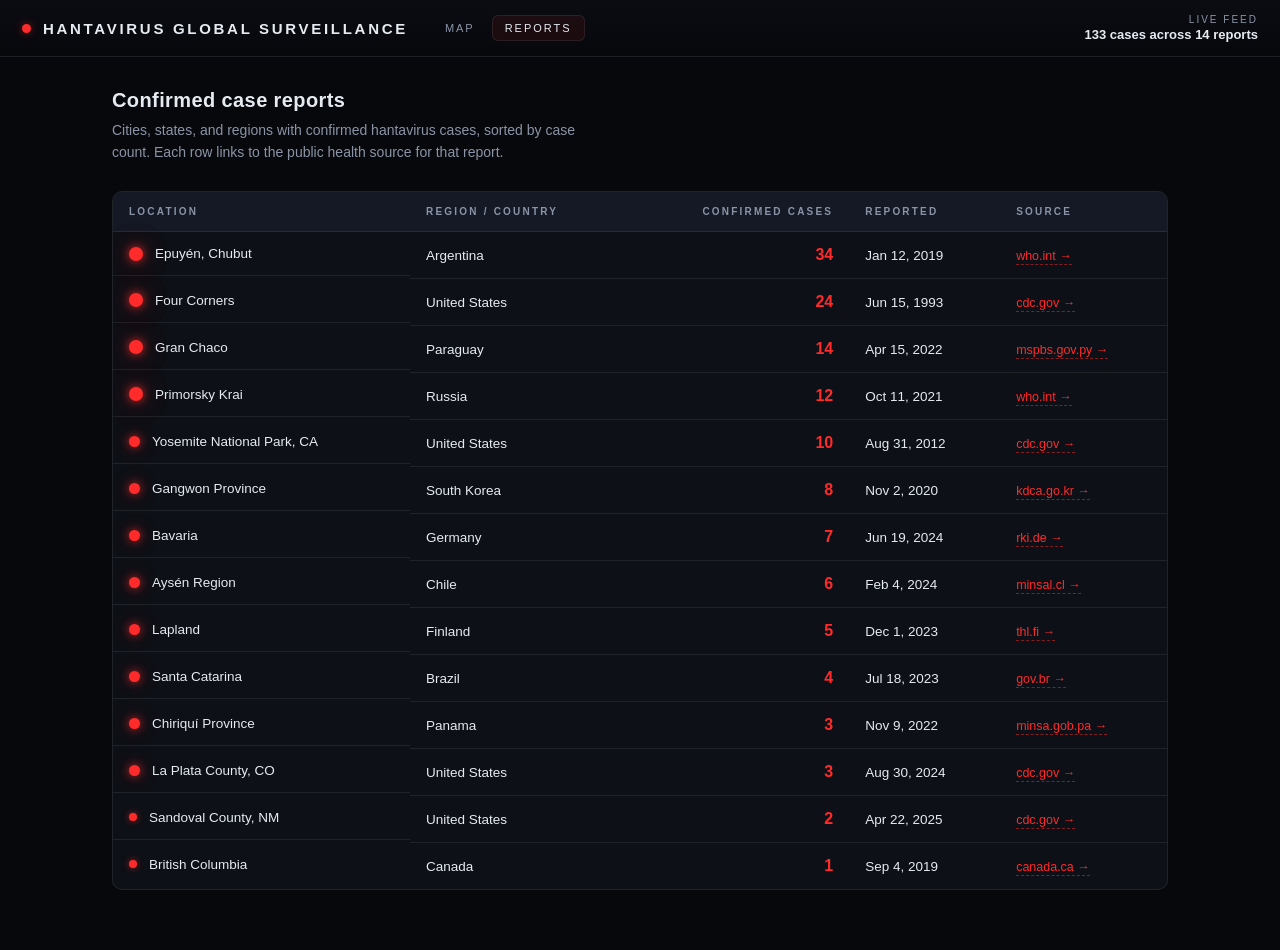
==== reports.html @ 2f50b214 "Add reports page listing every confirmed-case location A dark-themed table view at reports.html show" ====
<!DOCTYPE html>
<html lang="en">
<head>
  <meta charset="UTF-8" />
  <meta name="viewport" content="width=device-width, initial-scale=1.0" />
  <title>Hantavirus Reports — Confirmed Cases</title>
  <link rel="stylesheet" href="css/styles.css" />
</head>
<body class="page-reports">
  <header class="dashboard-header">
    <div class="title-block">
      <span class="status-dot"></span>
      <h1>Hantavirus Global Surveillance</h1>
    </div>
    <nav class="dashboard-nav" aria-label="Primary">
      <a class="dashboard-nav__link" href="index.html">Map</a>
      <a class="dashboard-nav__link is-active" href="reports.html">Reports</a>
    </nav>
    <div class="meta-block">
      <span class="meta-label">Live feed</span>
      <span class="meta-value" id="case-total">— cases tracked</span>
    </div>
  </header>

  <main class="reports-main">
    <section class="reports-intro">
      <h2>Confirmed case reports</h2>
      <p>
        Cities, states, and regions with confirmed hantavirus cases, sorted by
        case count. Each row links to the public health source for that report.
      </p>
    </section>

    <section class="reports-table-wrap">
      <table class="reports-table">
        <thead>
          <tr>
            <th scope="col">Location</th>
            <th scope="col">Region / Country</th>
            <th scope="col" class="num">Confirmed cases</th>
            <th scope="col">Reported</th>
            <th scope="col">Source</th>
          </tr>
        </thead>
        <tbody id="reports-tbody">
          <!-- populated by reports.js -->
        </tbody>
      </table>
    </section>
  </main>

  <script src="data/cases.js"></script>
  <script src="js/reports.js"></script>
</body>
</html>
---- css/styles.css ----
:root {
  --bg-0: #07080c;
  --bg-1: #0d1016;
  --bg-2: #141925;
  --line: rgba(255, 255, 255, 0.08);
  --text: #e6ebf2;
  --text-dim: #8b94a6;
  --red: #ff2b2b;
  --red-soft: rgba(255, 43, 43, 0.45);
  --red-faint: rgba(255, 43, 43, 0.12);
}

* {
  box-sizing: border-box;
}

html,
body {
  margin: 0;
  padding: 0;
  height: 100%;
  background: var(--bg-0);
  color: var(--text);
  font-family: "Inter", "Helvetica Neue", Arial, sans-serif;
  -webkit-font-smoothing: antialiased;
}

body {
  display: flex;
  flex-direction: column;
}

/* ---------- Header ---------- */
.dashboard-header {
  display: flex;
  align-items: center;
  justify-content: space-between;
  padding: 14px 22px;
  background: linear-gradient(180deg, #0a0c12 0%, #07080c 100%);
  border-bottom: 1px solid var(--line);
  z-index: 500;
}

.title-block {
  display: flex;
  align-items: center;
  gap: 12px;
}

.title-block h1 {
  font-size: 15px;
  font-weight: 600;
  letter-spacing: 0.18em;
  text-transform: uppercase;
  margin: 0;
  color: var(--text);
}

.status-dot {
  width: 9px;
  height: 9px;
  border-radius: 999px;
  background: var(--red);
  box-shadow: 0 0 10px var(--red-soft);
  animation: pulse-red 2.4s infinite ease-in-out;
}

.dashboard-nav {
  display: flex;
  gap: 4px;
  margin-left: 24px;
}

.dashboard-nav__link {
  font-size: 11px;
  letter-spacing: 0.18em;
  text-transform: uppercase;
  color: var(--text-dim);
  text-decoration: none;
  padding: 6px 12px;
  border-radius: 6px;
  border: 1px solid transparent;
  transition: color 0.15s ease, background 0.15s ease, border-color 0.15s ease;
}

.dashboard-nav__link:hover {
  color: var(--text);
  background: rgba(255, 255, 255, 0.04);
}

.dashboard-nav__link.is-active {
  color: var(--text);
  border-color: var(--line);
  background: rgba(255, 43, 43, 0.08);
}

.meta-block {
  display: flex;
  flex-direction: column;
  align-items: flex-end;
  gap: 2px;
  margin-left: auto;
}

.meta-label {
  font-size: 10px;
  letter-spacing: 0.2em;
  text-transform: uppercase;
  color: var(--text-dim);
}

.meta-value {
  font-size: 13px;
  font-weight: 600;
  color: var(--text);
}

/* ---------- Map ---------- */
main {
  position: relative;
  flex: 1;
  min-height: 0;
}

#map {
  position: absolute;
  inset: 0;
  background: var(--bg-0);
}

.leaflet-container {
  background: #07080c;
  font-family: inherit;
}

.leaflet-control-attribution {
  background: rgba(7, 8, 12, 0.7) !important;
  color: var(--text-dim) !important;
  border: 1px solid var(--line);
}

.leaflet-control-attribution a {
  color: var(--text) !important;
}

.leaflet-control-zoom a {
  background: #0d1016 !important;
  color: var(--text) !important;
  border: 1px solid var(--line) !important;
}

.leaflet-control-zoom a:hover {
  background: #141925 !important;
}

/* ---------- Case markers ---------- */
.case-marker-wrap {
  pointer-events: auto;
  display: flex;
  align-items: center;
  justify-content: center;
}

.case-marker {
  border-radius: 999px;
  background: #ff2b2b;
  box-shadow:
    0 0 12px rgba(255, 43, 43, 0.85),
    0 0 28px rgba(255, 43, 43, 0.45),
    0 0 60px rgba(255, 43, 43, 0.25);
  animation: pulse-red 2.4s infinite ease-in-out;
}

.case-marker--medium {
  box-shadow:
    0 0 16px rgba(255, 43, 43, 0.9),
    0 0 38px rgba(255, 43, 43, 0.5),
    0 0 80px rgba(255, 43, 43, 0.28);
  animation-duration: 2.8s;
}

.case-marker--large {
  box-shadow:
    0 0 22px rgba(255, 43, 43, 0.95),
    0 0 52px rgba(255, 43, 43, 0.55),
    0 0 110px rgba(255, 43, 43, 0.32);
  animation-duration: 3.4s;
}

@keyframes pulse-red {
  0% {
    transform: scale(0.92);
    opacity: 0.75;
  }
  50% {
    transform: scale(1.18);
    opacity: 1;
  }
  100% {
    transform: scale(0.92);
    opacity: 0.75;
  }
}

/* ---------- Popup ---------- */
.leaflet-popup-content-wrapper {
  background: #0d1016;
  color: var(--text);
  border: 1px solid var(--red);
  border-radius: 10px;
  box-shadow:
    0 10px 30px rgba(0, 0, 0, 0.6),
    0 0 0 1px rgba(255, 43, 43, 0.18);
  padding: 0;
}

.leaflet-popup-content {
  margin: 0;
  padding: 14px 16px 12px;
  min-width: 220px;
  font-size: 13px;
  line-height: 1.45;
}

.leaflet-popup-tip {
  background: #0d1016;
  border-left: 1px solid var(--red);
  border-bottom: 1px solid var(--red);
}

.leaflet-popup-close-button {
  color: var(--text-dim) !important;
  padding: 8px 8px 0 0 !important;
}

.popup-card .popup-location {
  font-size: 11px;
  letter-spacing: 0.2em;
  text-transform: uppercase;
  color: var(--text-dim);
  margin-bottom: 4px;
}

.popup-card .popup-place {
  font-size: 15px;
  font-weight: 600;
  margin: 0 0 10px;
  color: var(--text);
}

.popup-card .popup-cases {
  display: flex;
  align-items: baseline;
  gap: 8px;
  padding: 8px 10px;
  background: var(--red-faint);
  border-left: 3px solid var(--red);
  border-radius: 4px;
  margin-bottom: 10px;
}

.popup-card .popup-cases-number {
  font-size: 22px;
  font-weight: 700;
  color: var(--red);
  line-height: 1;
}

.popup-card .popup-cases-label {
  font-size: 11px;
  letter-spacing: 0.16em;
  text-transform: uppercase;
  color: var(--text-dim);
}

.popup-card .popup-meta {
  display: flex;
  flex-direction: column;
  gap: 4px;
  font-size: 12px;
  color: var(--text-dim);
}

.popup-card .popup-meta strong {
  color: var(--text);
  font-weight: 500;
}

.popup-card .popup-source {
  display: inline-block;
  margin-top: 8px;
  font-size: 12px;
  color: var(--red);
  text-decoration: none;
  border-bottom: 1px dashed rgba(255, 43, 43, 0.5);
  padding-bottom: 1px;
}

.popup-card .popup-source:hover {
  color: #ff6868;
}

/* ---------- Legend ---------- */
.legend {
  position: absolute;
  bottom: 20px;
  right: 20px;
  background: rgba(13, 16, 22, 0.92);
  backdrop-filter: blur(8px);
  border: 1px solid var(--line);
  border-radius: 10px;
  padding: 14px 16px;
  min-width: 230px;
  z-index: 500;
  box-shadow: 0 8px 28px rgba(0, 0, 0, 0.5);
}

.legend h2 {
  font-size: 10px;
  letter-spacing: 0.22em;
  text-transform: uppercase;
  color: var(--text-dim);
  margin: 0 0 10px;
  font-weight: 600;
}

.legend ul {
  list-style: none;
  padding: 0;
  margin: 0 0 12px;
  display: flex;
  flex-direction: column;
  gap: 8px;
}

.legend li {
  display: flex;
  align-items: center;
  gap: 12px;
  font-size: 12px;
  color: var(--text);
}

.legend-dot {
  display: inline-block;
  border-radius: 999px;
  background: var(--red);
  flex-shrink: 0;
}

.legend-dot--small {
  width: 8px;
  height: 8px;
  box-shadow: 0 0 6px rgba(255, 43, 43, 0.7);
}

.legend-dot--medium {
  width: 13px;
  height: 13px;
  box-shadow:
    0 0 10px rgba(255, 43, 43, 0.8),
    0 0 22px rgba(255, 43, 43, 0.4);
}

.legend-dot--large {
  width: 20px;
  height: 20px;
  box-shadow:
    0 0 14px rgba(255, 43, 43, 0.9),
    0 0 34px rgba(255, 43, 43, 0.5),
    0 0 70px rgba(255, 43, 43, 0.25);
}

/* ---------- Toggle ---------- */
.toggle {
  display: flex;
  align-items: center;
  gap: 10px;
  cursor: pointer;
  padding-top: 10px;
  border-top: 1px solid var(--line);
  user-select: none;
}

.toggle input {
  position: absolute;
  opacity: 0;
  pointer-events: none;
}

.toggle-track {
  width: 30px;
  height: 16px;
  border-radius: 999px;
  background: #1a1f2c;
  border: 1px solid var(--line);
  position: relative;
  transition: background 0.2s ease;
  flex-shrink: 0;
}

.toggle-thumb {
  position: absolute;
  top: 1px;
  left: 1px;
  width: 12px;
  height: 12px;
  border-radius: 999px;
  background: var(--text-dim);
  transition: transform 0.2s ease, background 0.2s ease;
}

.toggle input:checked + .toggle-track {
  background: var(--red-faint);
  border-color: rgba(255, 43, 43, 0.5);
}

.toggle input:checked + .toggle-track .toggle-thumb {
  transform: translateX(14px);
  background: var(--red);
  box-shadow: 0 0 8px var(--red-soft);
}

.toggle-label {
  font-size: 12px;
  color: var(--text);
}

/* ---------- Heat overlay (for toggle) ---------- */
.heat-halo {
  pointer-events: none;
  border-radius: 999px;
  background: radial-gradient(
    circle,
    rgba(255, 43, 43, 0.35) 0%,
    rgba(255, 43, 43, 0.15) 45%,
    rgba(255, 43, 43, 0) 75%
  );
}

/* ---------- Reports page ---------- */
.page-reports {
  display: block;
  background: var(--bg-0);
  min-height: 100vh;
}

.reports-main {
  max-width: 1100px;
  margin: 0 auto;
  padding: 32px 22px 60px;
}

.reports-intro h2 {
  font-size: 20px;
  margin: 0 0 8px;
  color: var(--text);
  letter-spacing: 0.02em;
}

.reports-intro p {
  margin: 0 0 28px;
  color: var(--text-dim);
  max-width: 60ch;
  line-height: 1.55;
  font-size: 14px;
}

.reports-table-wrap {
  border: 1px solid var(--line);
  border-radius: 10px;
  background: var(--bg-1);
  overflow: hidden;
}

.reports-table {
  width: 100%;
  border-collapse: collapse;
  font-size: 13.5px;
  color: var(--text);
}

.reports-table thead th {
  text-align: left;
  font-size: 10px;
  letter-spacing: 0.22em;
  text-transform: uppercase;
  color: var(--text-dim);
  font-weight: 600;
  padding: 14px 16px;
  background: var(--bg-2);
  border-bottom: 1px solid var(--line);
}

.reports-table th.num,
.reports-table td.num {
  text-align: right;
  white-space: nowrap;
}

.reports-table tbody td {
  padding: 14px 16px;
  border-bottom: 1px solid var(--line);
  vertical-align: middle;
}

.reports-table tbody tr:last-child td {
  border-bottom: none;
}

.reports-table tbody tr:hover {
  background: rgba(255, 255, 255, 0.025);
}

.reports-table td.loc {
  display: flex;
  align-items: center;
  gap: 12px;
  font-weight: 500;
}

.reports-table td.num strong {
  font-size: 16px;
  color: var(--red);
  font-weight: 700;
}

.row-dot {
  display: inline-block;
  border-radius: 999px;
  background: var(--red);
  flex-shrink: 0;
}

.row-dot.tier-small {
  width: 8px;
  height: 8px;
  box-shadow: 0 0 6px rgba(255, 43, 43, 0.6);
}

.row-dot.tier-medium {
  width: 11px;
  height: 11px;
  box-shadow:
    0 0 8px rgba(255, 43, 43, 0.7),
    0 0 18px rgba(255, 43, 43, 0.35);
}

.row-dot.tier-large {
  width: 14px;
  height: 14px;
  box-shadow:
    0 0 10px rgba(255, 43, 43, 0.85),
    0 0 26px rgba(255, 43, 43, 0.45),
    0 0 50px rgba(255, 43, 43, 0.2);
}

.src-link {
  color: var(--red);
  text-decoration: none;
  border-bottom: 1px dashed rgba(255, 43, 43, 0.5);
  padding-bottom: 1px;
  font-size: 12.5px;
}

.src-link:hover {
  color: #ff6868;
}

.src-empty {
  color: var(--text-dim);
}

@media (max-width: 720px) {
  .dashboard-nav {
    margin-left: 12px;
  }
  .reports-table thead {
    display: none;
  }
  .reports-table,
  .reports-table tbody,
  .reports-table tr,
  .reports-table td {
    display: block;
    width: 100%;
  }
  .reports-table tr {
    padding: 12px 14px;
    border-bottom: 1px solid var(--line);
  }
  .reports-table tbody tr:last-child {
    border-bottom: none;
  }
  .reports-table td {
    padding: 4px 0;
    border: none;
  }
  .reports-table td.num {
    text-align: left;
  }
}

@media (max-width: 600px) {
  .dashboard-header h1 {
    font-size: 12px;
  }
  .legend {
    bottom: 12px;
    right: 12px;
    left: 12px;
    min-width: 0;
  }
}
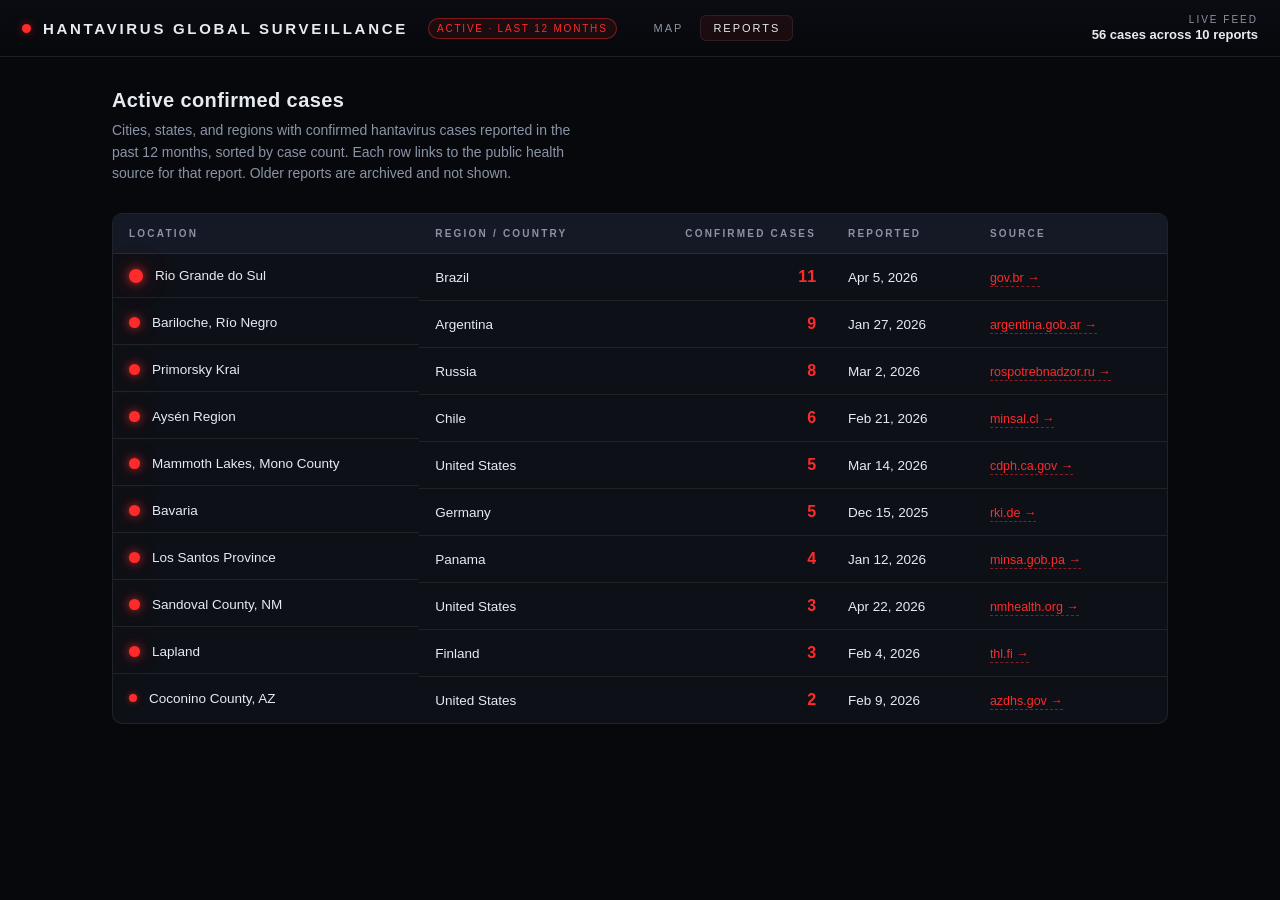
==== commit b6041e06: "Restrict map and reports to currently active cases - Replace historical sample data with rolling 12-" ====
--- a/reports.html
+++ b/reports.html
@@ -11,6 +11,7 @@
     <div class="title-block">
       <span class="status-dot"></span>
       <h1>Hantavirus Global Surveillance</h1>
+      <span class="window-chip">Active &middot; last 12 months</span>
     </div>
     <nav class="dashboard-nav" aria-label="Primary">
       <a class="dashboard-nav__link" href="index.html">Map</a>
@@ -24,10 +25,11 @@
 
   <main class="reports-main">
     <section class="reports-intro">
-      <h2>Confirmed case reports</h2>
+      <h2>Active confirmed cases</h2>
       <p>
-        Cities, states, and regions with confirmed hantavirus cases, sorted by
-        case count. Each row links to the public health source for that report.
+        Cities, states, and regions with confirmed hantavirus cases reported in
+        the past 12 months, sorted by case count. Each row links to the public
+        health source for that report. Older reports are archived and not shown.
       </p>
     </section>
 
--- a/css/styles.css
+++ b/css/styles.css
@@ -63,6 +63,19 @@
   background: var(--red);
   box-shadow: 0 0 10px var(--red-soft);
   animation: pulse-red 2.4s infinite ease-in-out;
+}
+
+.window-chip {
+  font-size: 10px;
+  letter-spacing: 0.18em;
+  text-transform: uppercase;
+  color: var(--red);
+  border: 1px solid rgba(255, 43, 43, 0.45);
+  background: rgba(255, 43, 43, 0.08);
+  padding: 4px 8px;
+  border-radius: 999px;
+  margin-left: 8px;
+  white-space: nowrap;
 }
 
 .dashboard-nav {
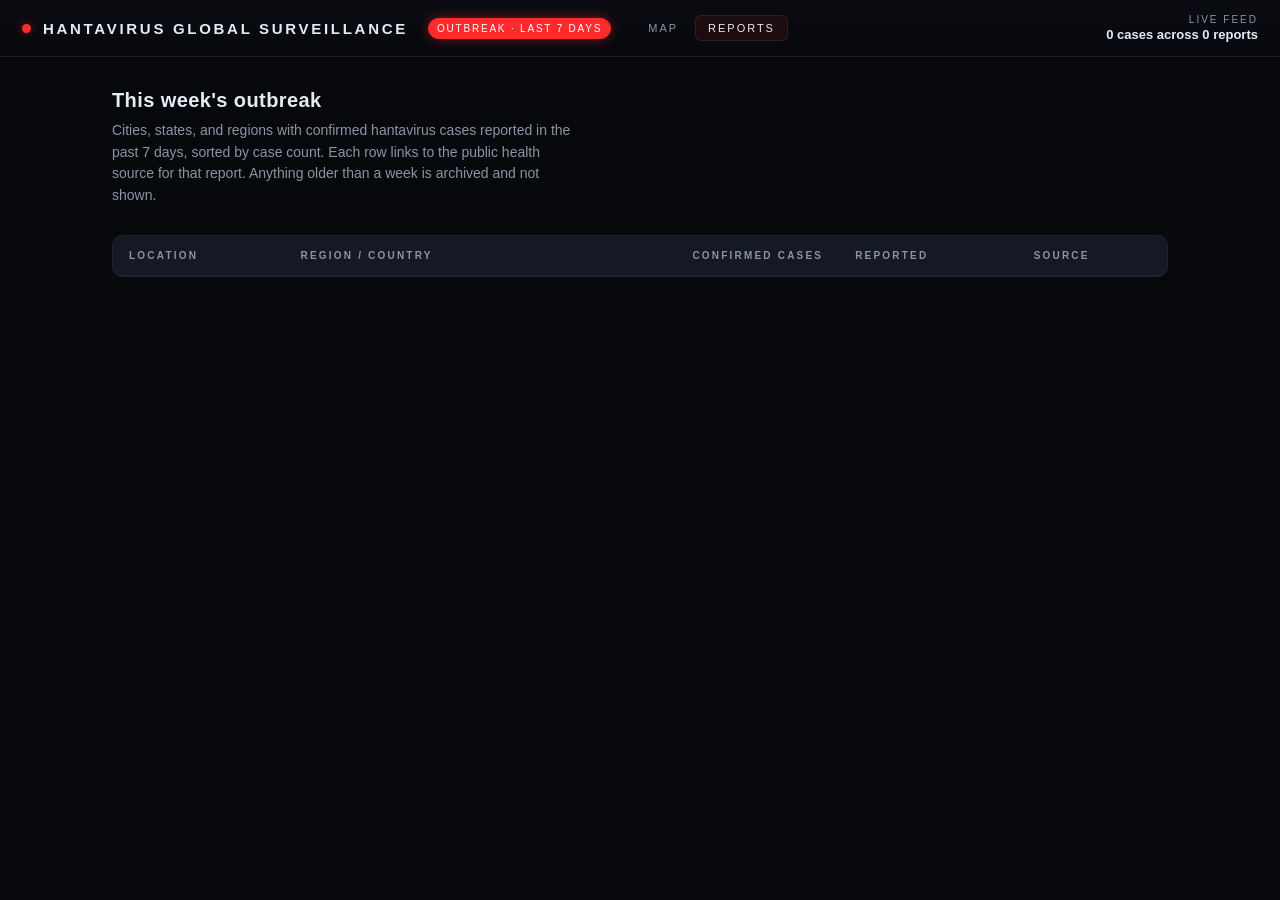
==== commit c26ed504: "Switch surveillance window to last 7 days for active outbreak - ACTIVE_WINDOW_DAYS dropped from 365 " ====
--- a/reports.html
+++ b/reports.html
@@ -11,7 +11,7 @@
     <div class="title-block">
       <span class="status-dot"></span>
       <h1>Hantavirus Global Surveillance</h1>
-      <span class="window-chip">Active &middot; last 12 months</span>
+      <span class="window-chip window-chip--outbreak">Outbreak &middot; last 7 days</span>
     </div>
     <nav class="dashboard-nav" aria-label="Primary">
       <a class="dashboard-nav__link" href="index.html">Map</a>
@@ -25,11 +25,12 @@
 
   <main class="reports-main">
     <section class="reports-intro">
-      <h2>Active confirmed cases</h2>
+      <h2>This week's outbreak</h2>
       <p>
         Cities, states, and regions with confirmed hantavirus cases reported in
-        the past 12 months, sorted by case count. Each row links to the public
-        health source for that report. Older reports are archived and not shown.
+        the past 7 days, sorted by case count. Each row links to the public
+        health source for that report. Anything older than a week is archived
+        and not shown.
       </p>
     </section>
 
--- a/css/styles.css
+++ b/css/styles.css
@@ -76,6 +76,14 @@
   border-radius: 999px;
   margin-left: 8px;
   white-space: nowrap;
+}
+
+.window-chip--outbreak {
+  color: #fff;
+  background: var(--red);
+  border-color: var(--red);
+  box-shadow: 0 0 12px var(--red-soft);
+  animation: pulse-red 2.4s infinite ease-in-out;
 }
 
 .dashboard-nav {
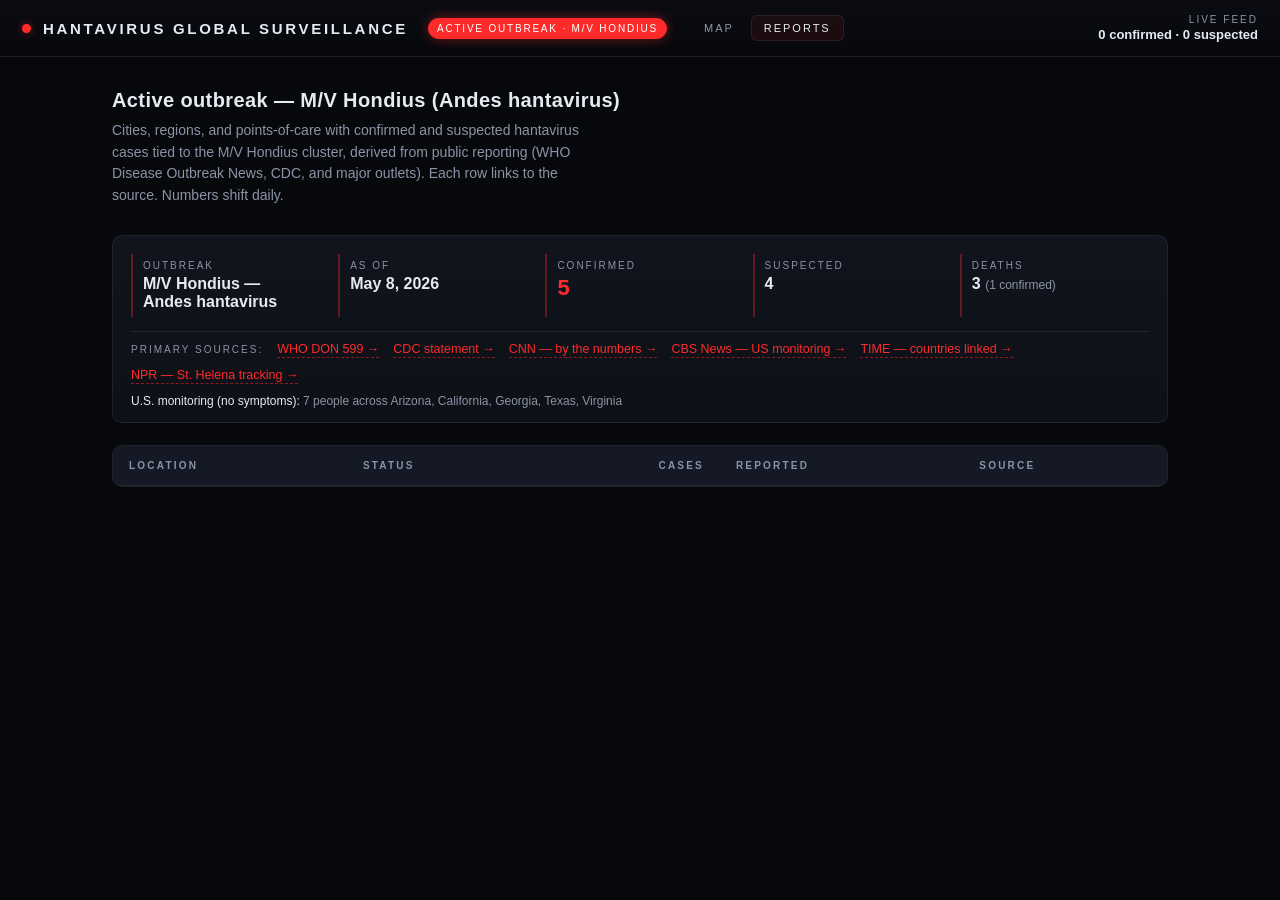
==== commit 32630103: "Replace sample data with M/V Hondius outbreak news pull - data/cases.js now reflects real, news-cite" ====
--- a/reports.html
+++ b/reports.html
@@ -11,7 +11,7 @@
     <div class="title-block">
       <span class="status-dot"></span>
       <h1>Hantavirus Global Surveillance</h1>
-      <span class="window-chip window-chip--outbreak">Outbreak &middot; last 7 days</span>
+      <span class="window-chip window-chip--outbreak">Active outbreak &middot; M/V Hondius</span>
     </div>
     <nav class="dashboard-nav" aria-label="Primary">
       <a class="dashboard-nav__link" href="index.html">Map</a>
@@ -25,13 +25,17 @@
 
   <main class="reports-main">
     <section class="reports-intro">
-      <h2>This week's outbreak</h2>
+      <h2>Active outbreak — M/V Hondius (Andes hantavirus)</h2>
       <p>
-        Cities, states, and regions with confirmed hantavirus cases reported in
-        the past 7 days, sorted by case count. Each row links to the public
-        health source for that report. Anything older than a week is archived
-        and not shown.
+        Cities, regions, and points-of-care with confirmed and suspected
+        hantavirus cases tied to the M/V Hondius cluster, derived from public
+        reporting (WHO Disease Outbreak News, CDC, and major outlets). Each
+        row links to the source. Numbers shift daily.
       </p>
+    </section>
+
+    <section id="outbreak-summary" class="outbreak-summary">
+      <!-- populated by reports.js -->
     </section>
 
     <section class="reports-table-wrap">
@@ -39,8 +43,8 @@
         <thead>
           <tr>
             <th scope="col">Location</th>
-            <th scope="col">Region / Country</th>
-            <th scope="col" class="num">Confirmed cases</th>
+            <th scope="col">Status</th>
+            <th scope="col" class="num">Cases</th>
             <th scope="col">Reported</th>
             <th scope="col">Source</th>
           </tr>
--- a/css/styles.css
+++ b/css/styles.css
@@ -208,6 +208,17 @@
   animation-duration: 3.4s;
 }
 
+/* Suspected cases get a hollow ring instead of a solid red core,
+   so they read as "watch-list" not "confirmed". */
+.case-marker--suspected {
+  background: transparent;
+  border: 2px solid var(--red);
+  box-shadow:
+    inset 0 0 6px rgba(255, 43, 43, 0.55),
+    0 0 10px rgba(255, 43, 43, 0.5),
+    0 0 24px rgba(255, 43, 43, 0.25);
+}
+
 @keyframes pulse-red {
   0% {
     transform: scale(0.92);
@@ -278,6 +289,15 @@
   border-left: 3px solid var(--red);
   border-radius: 4px;
   margin-bottom: 10px;
+}
+
+.popup-card .popup-cases--suspected {
+  background: rgba(255, 43, 43, 0.06);
+  border-left-style: dashed;
+}
+
+.popup-card .popup-cases--suspected .popup-cases-number {
+  color: #ff8a8a;
 }
 
 .popup-card .popup-cases-number {
@@ -392,6 +412,12 @@
     0 0 70px rgba(255, 43, 43, 0.25);
 }
 
+.legend-dot--ring {
+  background: transparent;
+  border: 2px solid var(--red);
+  box-shadow: 0 0 6px rgba(255, 43, 43, 0.4);
+}
+
 /* ---------- Toggle ---------- */
 .toggle {
   display: flex;
@@ -576,6 +602,105 @@
     0 0 50px rgba(255, 43, 43, 0.2);
 }
 
+.row-dot--suspected {
+  background: transparent;
+  border: 2px solid var(--red);
+  box-shadow: 0 0 6px rgba(255, 43, 43, 0.4) !important;
+}
+
+.status-badge {
+  display: inline-block;
+  font-size: 10px;
+  letter-spacing: 0.18em;
+  text-transform: uppercase;
+  padding: 3px 8px;
+  border-radius: 999px;
+  border: 1px solid;
+  white-space: nowrap;
+}
+
+.status-badge--confirmed {
+  color: #fff;
+  background: var(--red);
+  border-color: var(--red);
+}
+
+.status-badge--suspected {
+  color: var(--red);
+  background: rgba(255, 43, 43, 0.06);
+  border-color: rgba(255, 43, 43, 0.45);
+}
+
+/* ---------- Outbreak summary banner ---------- */
+.outbreak-summary {
+  border: 1px solid var(--line);
+  background: linear-gradient(180deg, #11141d 0%, #0d1016 100%);
+  border-radius: 10px;
+  padding: 18px 18px 14px;
+  margin-bottom: 22px;
+}
+
+.summary-grid {
+  display: grid;
+  grid-template-columns: repeat(auto-fit, minmax(140px, 1fr));
+  gap: 12px 18px;
+  margin-bottom: 14px;
+}
+
+.summary-cell {
+  display: flex;
+  flex-direction: column;
+  gap: 4px;
+  padding: 6px 10px;
+  border-left: 2px solid rgba(255, 43, 43, 0.35);
+}
+
+.summary-label {
+  font-size: 10px;
+  letter-spacing: 0.2em;
+  text-transform: uppercase;
+  color: var(--text-dim);
+}
+
+.summary-value {
+  font-size: 16px;
+  font-weight: 600;
+  color: var(--text);
+}
+
+.summary-value em {
+  font-style: normal;
+  font-weight: 400;
+  font-size: 12px;
+  color: var(--text-dim);
+}
+
+.summary-value--red {
+  color: var(--red);
+  font-size: 22px;
+}
+
+.summary-sources {
+  display: flex;
+  flex-wrap: wrap;
+  gap: 10px 14px;
+  align-items: center;
+  font-size: 12px;
+  padding-top: 10px;
+  border-top: 1px solid var(--line);
+}
+
+.summary-monitoring {
+  margin-top: 10px;
+  font-size: 12px;
+  color: var(--text-dim);
+}
+
+.summary-monitoring strong {
+  color: var(--text);
+  font-weight: 500;
+}
+
 .src-link {
   color: var(--red);
   text-decoration: none;
